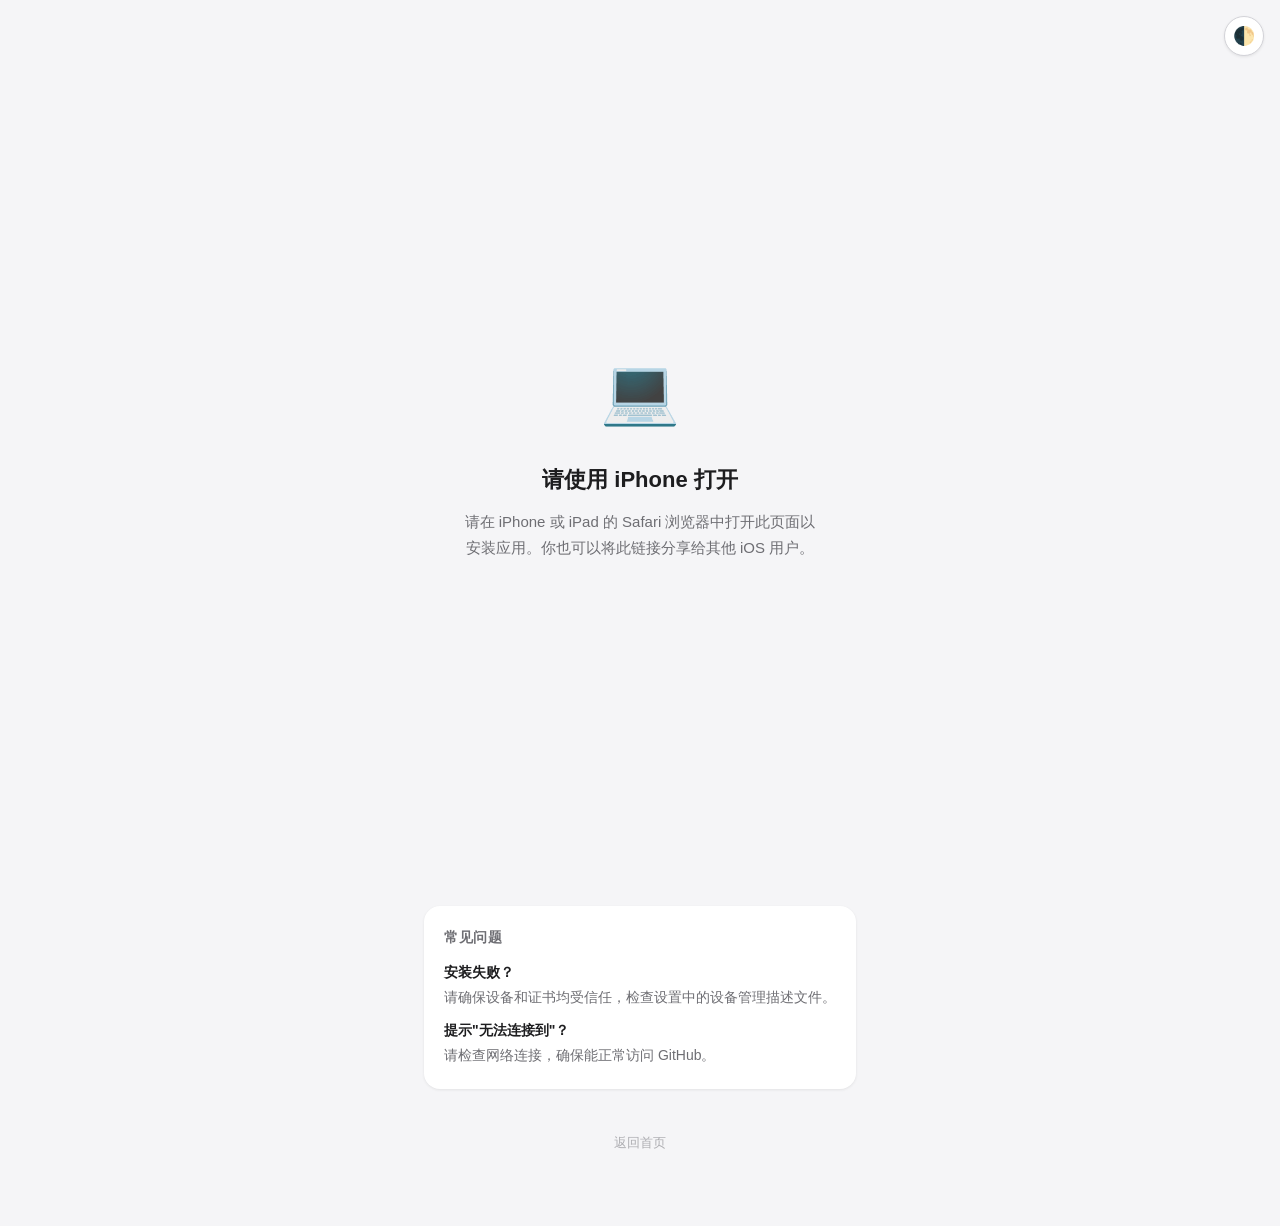
==== docs/install.html @ ac0433ba "init" ====
<!DOCTYPE html>
<html lang="zh-CN" data-theme="auto">
<head>
  <meta charset="UTF-8">
  <meta name="viewport" content="width=device-width, initial-scale=1.0, viewport-fit=cover">
  <meta name="description" content="OTA 安装 iOS 应用">
  <meta name="apple-mobile-web-app-capable" content="yes">
  <meta name="apple-mobile-web-app-status-bar-style" content="default">
  <meta http-equiv="X-UA-Compatible" content="ie=edge">

  <title>安装 - iOS OTA</title>

  <link rel="stylesheet" href="css/app.css">
  <link rel="stylesheet" href="css/dark.css">
  <link rel="stylesheet" href="css/animation.css">

  <link rel="icon" href="data:image/svg+xml,<svg xmlns=%22http://www.w3.org/2000/svg%22 viewBox=%220 0 100 100%22><text y=%22.9em%22 font-size=%2290%22>📲</text></svg>">
</head>
<body>
  <button id="themeToggle" class="theme-toggle" aria-label="切换主题">🌓</button>

  <!-- Unsupported Overlay (hidden by default) -->
  <div id="unsupportedOverlay" style="display:none;position:fixed;inset:0;z-index:50;background:var(--color-bg);display:none;flex-direction:column;align-items:center;justify-content:center;padding:32px;">
    <div style="text-align:center;max-width:360px;">
      <div id="overlayIcon" style="font-size:64px;margin-bottom:20px;">📱</div>
      <h2 id="overlayTitle" style="font-size:22px;font-weight:700;margin-bottom:12px;">请使用 Safari 打开</h2>
      <p id="overlayDesc" style="font-size:15px;color:var(--color-text-secondary);line-height:1.7;"></p>
    </div>
  </div>

  <main class="container">
    <!-- Header -->
    <header class="app-header animate-fade-in">
      <div class="app-icon">
        <div class="app-icon-placeholder">应</div>
      </div>
      <h1 class="app-name" data-app-name>智慧强安</h1>
      <p class="app-version" data-version>v0.0.0</p>
    </header>

    <!-- Version Info -->
    <section class="card animate-fade-in-up delay-1">
      <h2 class="card-title">版本信息</h2>
      <div id="versionInfo">
        <div class="skeleton skeleton-line"></div>
        <div class="skeleton skeleton-line"></div>
      </div>
    </section>

    <!-- Install Area (hidden by default, shown for iOS Safari) -->
    <div id="installArea" style="display:none;">
      <section class="card">
        <div class="install-section">
          <a id="installBtn" class="btn-install" href="#" disabled>
            <span class="spinner"></span>
            <span class="btn-text">立即安装</span>
          </a>
          <p style="margin-top:12px;font-size:13px;color:var(--color-text-tertiary);">安装包将通过 App Store 分发</p>
        </div>
      </section>
    </div>

    <!-- Release Notes -->
    <section class="card animate-fade-in-up delay-4">
      <h2 class="card-title">更新内容</h2>
      <div id="releaseNotes" class="release-notes">
        <div class="skeleton skeleton-line"></div>
        <div class="skeleton skeleton-line"></div>
      </div>
    </section>

    <!-- Instructions -->
    <section class="card animate-fade-in-up delay-5">
      <h2 class="card-title">安装步骤</h2>
      <ol class="instruction-steps">
        <li class="instruction-step">
          点击「立即安装」，弹出提示后点击「<strong>允许</strong>」
        </li>
        <li class="instruction-step">
          安装完成后，前往 <strong>设置 → 通用 → VPN 与设备管理</strong>
        </li>
        <li class="instruction-step">
          找到对应的开发者证书，点击「<strong>信任</strong>」
        </li>
        <li class="instruction-step">
          返回桌面即可打开应用
        </li>
      </ol>
    </section>

    <!-- Troubleshooting -->
    <section class="card animate-fade-in-up delay-6">
      <h2 class="card-title">常见问题</h2>
      <div style="font-size:14px;color:var(--color-text-secondary);line-height:1.8;">
        <p><strong style="color:var(--color-text);">安装失败？</strong></p>
        <p>请确保设备和证书均受信任，检查设置中的设备管理描述文件。</p>
        <p style="margin-top:8px;"><strong style="color:var(--color-text);">提示"无法连接到"？</strong></p>
        <p>请检查网络连接，确保能正常访问 GitHub。</p>
      </div>
    </section>

    <!-- Footer -->
    <footer class="app-footer animate-fade-in delay-6">
      <a href="index.html">返回首页</a>
    </footer>
  </main>

  <script src="js/config.js"></script>
  <script src="js/utils.js"></script>
  <script src="js/browser.js"></script>
  <script src="js/version.js"></script>
  <script src="js/install.js"></script>
</body>
</html>
---- docs/css/app.css ----
/* ============================================
   iOS OTA Distribution - Main Stylesheet
   ============================================ */

:root {
  --color-primary: #007aff;
  --color-primary-hover: #0066d6;
  --color-primary-light: rgba(0, 122, 255, 0.12);
  --color-success: #34c759;
  --color-warning: #ff9500;
  --color-error: #ff3b30;

  --color-bg: #f5f5f7;
  --color-surface: #ffffff;
  --color-surface-secondary: #f2f2f7;
  --color-text: #1d1d1f;
  --color-text-secondary: #6e6e73;
  --color-text-tertiary: #aeaeb2;
  --color-border: #d2d2d7;
  --color-divider: rgba(60, 60, 67, 0.08);

  --radius-sm: 8px;
  --radius-md: 12px;
  --radius-lg: 16px;
  --radius-xl: 20px;
  --radius-full: 9999px;

  --shadow-sm: 0 1px 3px rgba(0, 0, 0, 0.08);
  --shadow-md: 0 4px 12px rgba(0, 0, 0, 0.1);
  --shadow-lg: 0 8px 30px rgba(0, 0, 0, 0.12);

  --font-sans: -apple-system, BlinkMacSystemFont, "SF Pro Display", "SF Pro Text", "Helvetica Neue", Arial, sans-serif;
  --font-mono: "SF Mono", "Menlo", "Monaco", "Consolas", monospace;

  --max-width: 480px;

  --transition-fast: 0.2s ease;
  --transition-normal: 0.35s ease;
}

*,
*::before,
*::after {
  margin: 0;
  padding: 0;
  box-sizing: border-box;
}

html {
  font-size: 16px;
  -webkit-text-size-adjust: 100%;
  -webkit-font-smoothing: antialiased;
  -moz-osx-font-smoothing: grayscale;
}

body {
  font-family: var(--font-sans);
  background-color: var(--color-bg);
  color: var(--color-text);
  line-height: 1.6;
  min-height: 100vh;
  display: flex;
  flex-direction: column;
  align-items: center;
  transition: background-color var(--transition-normal), color var(--transition-normal);
}

.container {
  width: 100%;
  max-width: var(--max-width);
  padding: 24px 20px;
  margin: 0 auto;
}

/* ========== Header ========== */

.app-header {
  text-align: center;
  padding: 40px 0 24px;
}

.app-icon {
  width: 96px;
  height: 96px;
  border-radius: var(--radius-xl);
  background: var(--color-surface);
  box-shadow: var(--shadow-md);
  margin: 0 auto 16px;
  display: flex;
  align-items: center;
  justify-content: center;
  overflow: hidden;
  transition: background-color var(--transition-normal);
}

.app-icon img {
  width: 100%;
  height: 100%;
  object-fit: cover;
}

.app-icon-placeholder {
  width: 100%;
  height: 100%;
  display: flex;
  align-items: center;
  justify-content: center;
  background: linear-gradient(135deg, #007aff, #5856d6);
  color: #fff;
  font-size: 36px;
  font-weight: 700;
}

.app-name {
  font-size: 24px;
  font-weight: 700;
  letter-spacing: -0.02em;
  margin-bottom: 4px;
}

.app-version {
  font-size: 16px;
  color: var(--color-text-secondary);
  font-weight: 400;
}

/* ========== Card ========== */

.card {
  background: var(--color-surface);
  border-radius: var(--radius-lg);
  box-shadow: var(--shadow-sm);
  padding: 20px;
  margin-bottom: 16px;
  transition: background-color var(--transition-normal), box-shadow var(--transition-normal);
}

.card-title {
  font-size: 14px;
  font-weight: 600;
  color: var(--color-text-secondary);
  text-transform: uppercase;
  letter-spacing: 0.05em;
  margin-bottom: 12px;
}

/* ========== Info List ========== */

.info-list {
  list-style: none;
}

.info-item {
  display: flex;
  justify-content: space-between;
  align-items: center;
  padding: 10px 0;
  border-bottom: 1px solid var(--color-divider);
}

.info-item:last-child {
  border-bottom: none;
}

.info-label {
  font-size: 15px;
  color: var(--color-text-secondary);
}

.info-value {
  font-size: 15px;
  font-weight: 500;
  color: var(--color-text);
  text-align: right;
}

/* ========== Release Notes ========== */

.release-notes {
  line-height: 1.8;
}

.release-notes ul {
  list-style: none;
  padding: 0;
}

.release-notes li {
  position: relative;
  padding: 6px 0 6px 24px;
  font-size: 15px;
  color: var(--color-text);
}

.release-notes li::before {
  content: "✓";
  position: absolute;
  left: 0;
  color: var(--color-success);
  font-weight: 600;
}

.release-notes p {
  font-size: 15px;
  color: var(--color-text-secondary);
  margin-bottom: 4px;
}

/* ========== Install Button ========== */

.install-section {
  text-align: center;
  padding: 12px 0;
}

.btn-install {
  display: inline-flex;
  align-items: center;
  justify-content: center;
  gap: 8px;
  width: 100%;
  max-width: 280px;
  padding: 16px 32px;
  background: var(--color-primary);
  color: #fff;
  font-size: 17px;
  font-weight: 600;
  font-family: inherit;
  border: none;
  border-radius: var(--radius-full);
  cursor: pointer;
  transition: background var(--transition-fast), transform var(--transition-fast), opacity var(--transition-fast);
  -webkit-tap-highlight-color: transparent;
  user-select: none;
  text-decoration: none;
}

.btn-install:hover {
  background: var(--color-primary-hover);
}

.btn-install:active {
  transform: scale(0.97);
}

.btn-install:disabled,
.btn-install[disabled] {
  opacity: 0.5;
  cursor: not-allowed;
  transform: none;
  pointer-events: none;
}

.btn-install .spinner {
  display: none;
  width: 20px;
  height: 20px;
  border: 2.5px solid rgba(255, 255, 255, 0.3);
  border-top-color: #fff;
  border-radius: 50%;
  animation: spin 0.7s linear infinite;
}

.btn-install.loading .spinner {
  display: inline-block;
}

.btn-install.loading .btn-text {
  opacity: 0.8;
}

/* ========== Steps / Instructions ========== */

.instruction-steps {
  counter-reset: step;
  list-style: none;
  padding: 0;
}

.instruction-step {
  position: relative;
  padding: 8px 0 8px 36px;
  font-size: 15px;
  color: var(--color-text-secondary);
  line-height: 1.6;
}

.instruction-step::before {
  counter-increment: step;
  content: counter(step);
  position: absolute;
  left: 0;
  top: 8px;
  width: 24px;
  height: 24px;
  background: var(--color-primary-light);
  color: var(--color-primary);
  font-size: 13px;
  font-weight: 600;
  border-radius: 50%;
  display: flex;
  align-items: center;
  justify-content: center;
}

strong {
  font-weight: 600;
  color: var(--color-text);
}

/* ========== Theme Toggle ========== */

.theme-toggle {
  position: fixed;
  top: 16px;
  right: 16px;
  z-index: 100;
  width: 40px;
  height: 40px;
  border-radius: 50%;
  background: var(--color-surface);
  border: 1px solid var(--color-border);
  box-shadow: var(--shadow-sm);
  cursor: pointer;
  display: flex;
  align-items: center;
  justify-content: center;
  font-size: 18px;
  transition: background var(--transition-fast), border-color var(--transition-fast);
  -webkit-tap-highlight-color: transparent;
}

.theme-toggle:hover {
  background: var(--color-surface-secondary);
}

.theme-toggle:active {
  transform: scale(0.92);
}

/* ========== Footer ========== */

.app-footer {
  text-align: center;
  padding: 24px 0 40px;
}

.app-footer a {
  color: var(--color-text-tertiary);
  text-decoration: none;
  font-size: 13px;
  transition: color var(--transition-fast);
}

.app-footer a:hover {
  color: var(--color-primary);
}

/* ========== Loading / Error States ========== */

.skeleton {
  background: linear-gradient(90deg, var(--color-surface-secondary) 25%, var(--color-border) 50%, var(--color-surface-secondary) 75%);
  background-size: 200% 100%;
  animation: shimmer 1.5s ease-in-out infinite;
  border-radius: var(--radius-sm);
}

.skeleton-line {
  height: 16px;
  margin-bottom: 8px;
  width: 100%;
}

.skeleton-line:last-child {
  width: 60%;
}

.error-state {
  text-align: center;
  padding: 20px;
}

.error-state .error-icon {
  font-size: 32px;
  margin-bottom: 8px;
}

.error-state p {
  font-size: 14px;
  color: var(--color-text-secondary);
}

/* ========== Toast ========== */

.toast {
  position: fixed;
  bottom: 32px;
  left: 50%;
  transform: translateX(-50%) translateY(80px);
  background: var(--color-text);
  color: var(--color-bg);
  padding: 12px 24px;
  border-radius: var(--radius-full);
  font-size: 14px;
  font-weight: 500;
  z-index: 200;
  opacity: 0;
  transition: transform var(--transition-normal), opacity var(--transition-normal);
  pointer-events: none;
  white-space: nowrap;
}

.toast.visible {
  opacity: 1;
  transform: translateX(-50%) translateY(0);
}

/* ========== Responsive ========== */

@media (max-width: 480px) {
  .container {
    padding: 16px 16px;
  }

  .app-header {
    padding: 24px 0 20px;
  }

  .app-icon {
    width: 80px;
    height: 80px;
  }

  .app-name {
    font-size: 22px;
  }

  .card {
    padding: 16px;
  }

  .btn-install {
    max-width: 100%;
  }
}

@media (min-width: 768px) {
  .container {
    padding: 32px 24px;
  }
}
---- docs/css/dark.css ----
/* ============================================
   iOS OTA Distribution - Dark Mode
   ============================================ */

[data-theme="dark"] {
  --color-bg: #000000;
  --color-surface: #1c1c1e;
  --color-surface-secondary: #2c2c2e;
  --color-text: #f5f5f7;
  --color-text-secondary: #98989d;
  --color-text-tertiary: #636366;
  --color-border: #38383a;
  --color-divider: rgba(255, 255, 255, 0.08);

  --color-primary-light: rgba(10, 132, 255, 0.2);

  --shadow-sm: 0 1px 3px rgba(0, 0, 0, 0.3);
  --shadow-md: 0 4px 12px rgba(0, 0, 0, 0.4);
  --shadow-lg: 0 8px 30px rgba(0, 0, 0, 0.5);
}

[data-theme="dark"] .skeleton {
  background: linear-gradient(90deg, var(--color-surface-secondary) 25%, var(--color-border) 50%, var(--color-surface-secondary) 75%);
}

[data-theme="dark"] .toast {
  background: var(--color-surface);
  color: var(--color-text);
  border: 1px solid var(--color-border);
}

/* System preference fallback */
@media (prefers-color-scheme: dark) {
  [data-theme="auto"] {
    --color-bg: #000000;
    --color-surface: #1c1c1e;
    --color-surface-secondary: #2c2c2e;
    --color-text: #f5f5f7;
    --color-text-secondary: #98989d;
    --color-text-tertiary: #636366;
    --color-border: #38383a;
    --color-divider: rgba(255, 255, 255, 0.08);

    --color-primary-light: rgba(10, 132, 255, 0.2);

    --shadow-sm: 0 1px 3px rgba(0, 0, 0, 0.3);
    --shadow-md: 0 4px 12px rgba(0, 0, 0, 0.4);
    --shadow-lg: 0 8px 30px rgba(0, 0, 0, 0.5);
  }

  [data-theme="auto"] .skeleton {
    background: linear-gradient(90deg, var(--color-surface-secondary) 25%, var(--color-border) 50%, var(--color-surface-secondary) 75%);
  }

  [data-theme="auto"] .toast {
    background: var(--color-surface);
    color: var(--color-text);
    border: 1px solid var(--color-border);
  }
}
---- docs/css/animation.css ----
/* ============================================
   iOS OTA Distribution - Animations
   ============================================ */

@keyframes fadeIn {
  from {
    opacity: 0;
    transform: translateY(12px);
  }
  to {
    opacity: 1;
    transform: translateY(0);
  }
}

@keyframes fadeInUp {
  from {
    opacity: 0;
    transform: translateY(24px);
  }
  to {
    opacity: 1;
    transform: translateY(0);
  }
}

@keyframes fadeInScale {
  from {
    opacity: 0;
    transform: scale(0.9);
  }
  to {
    opacity: 1;
    transform: scale(1);
  }
}

@keyframes slideUp {
  from {
    opacity: 0;
    transform: translateY(40px);
  }
  to {
    opacity: 1;
    transform: translateY(0);
  }
}

@keyframes pulse {
  0%, 100% {
    transform: scale(1);
  }
  50% {
    transform: scale(1.05);
  }
}

@keyframes shimmer {
  0% {
    background-position: -200% 0;
  }
  100% {
    background-position: 200% 0;
  }
}

@keyframes spin {
  to {
    transform: rotate(360deg);
  }
}

@keyframes checkmark {
  0% {
    transform: scale(0);
    opacity: 0;
  }
  50% {
    transform: scale(1.2);
  }
  100% {
    transform: scale(1);
    opacity: 1;
  }
}

@keyframes float {
  0%, 100% {
    transform: translateY(0);
  }
  50% {
    transform: translateY(-6px);
  }
}

/* ========== Animation Classes ========== */

.animate-fade-in {
  animation: fadeIn 0.6s ease forwards;
}

.animate-fade-in-up {
  animation: fadeInUp 0.6s ease forwards;
}

.animate-fade-in-scale {
  animation: fadeInScale 0.5s ease forwards;
}

.animate-slide-up {
  animation: slideUp 0.5s ease forwards;
}

.animate-pulse {
  animation: pulse 2s ease-in-out infinite;
}

.animate-float {
  animation: float 3s ease-in-out infinite;
}

/* Staggered delays */
.delay-1 { animation-delay: 0.1s; }
.delay-2 { animation-delay: 0.2s; }
.delay-3 { animation-delay: 0.3s; }
.delay-4 { animation-delay: 0.4s; }
.delay-5 { animation-delay: 0.5s; }
.delay-6 { animation-delay: 0.6s; }

/* Elements start invisible, become visible when animated */
[class*="animate-"] {
  opacity: 0;
}
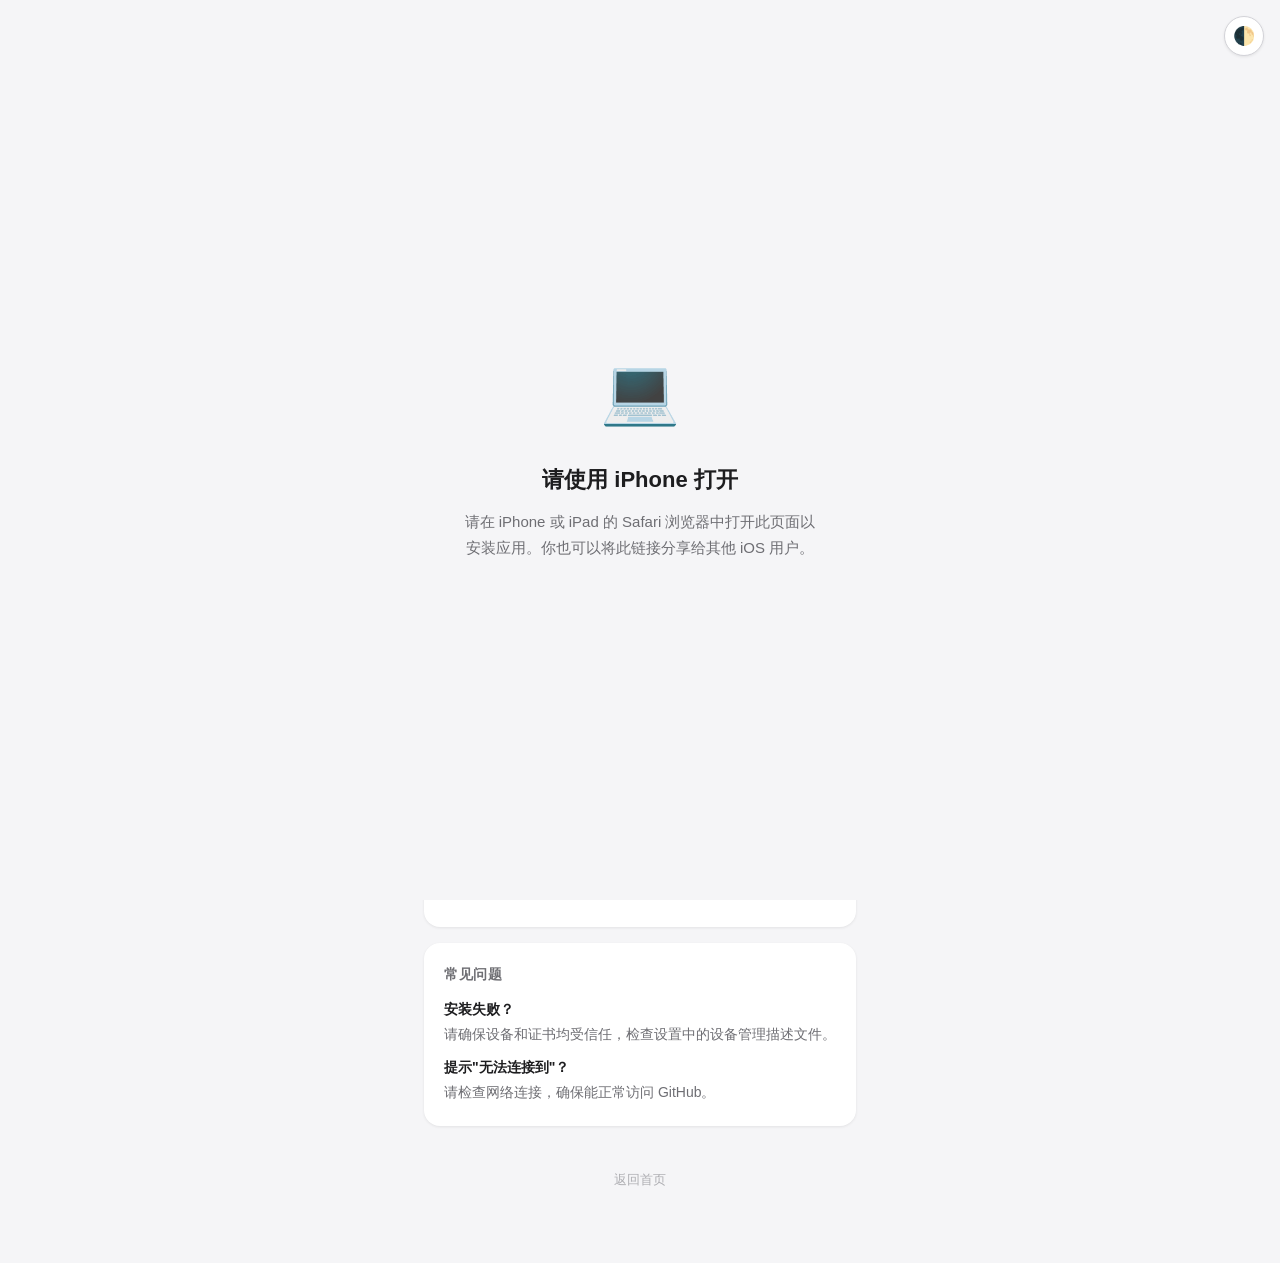
==== commit 25b6cb44: "fix" ====
--- a/docs/install.html
+++ b/docs/install.html
@@ -3,7 +3,7 @@
 <head>
   <meta charset="UTF-8">
   <meta name="viewport" content="width=device-width, initial-scale=1.0, viewport-fit=cover">
-  <meta name="description" content="OTA 安装 iOS 应用">
+  <meta name="description" content="智慧强安 - 汇聚全球一线安全热点资讯，深耕安全生产数字化服务领域">
   <meta name="apple-mobile-web-app-capable" content="yes">
   <meta name="apple-mobile-web-app-status-bar-style" content="default">
   <meta http-equiv="X-UA-Compatible" content="ie=edge">
@@ -35,6 +35,7 @@
         <div class="app-icon-placeholder">应</div>
       </div>
       <h1 class="app-name" data-app-name>智慧强安</h1>
+      <p class="app-desc">汇聚全球一线安全热点资讯，深耕安全生产数字化服务领域</p>
       <p class="app-version" data-version>v0.0.0</p>
     </header>
 
--- a/docs/css/app.css
+++ b/docs/css/app.css
@@ -122,6 +122,14 @@
   font-size: 16px;
   color: var(--color-text-secondary);
   font-weight: 400;
+}
+
+.app-desc {
+  font-size: 14px;
+  color: var(--color-text-secondary);
+  line-height: 1.5;
+  margin: 8px 20px 12px;
+  word-break: break-word;
 }
 
 /* ========== Card ========== */
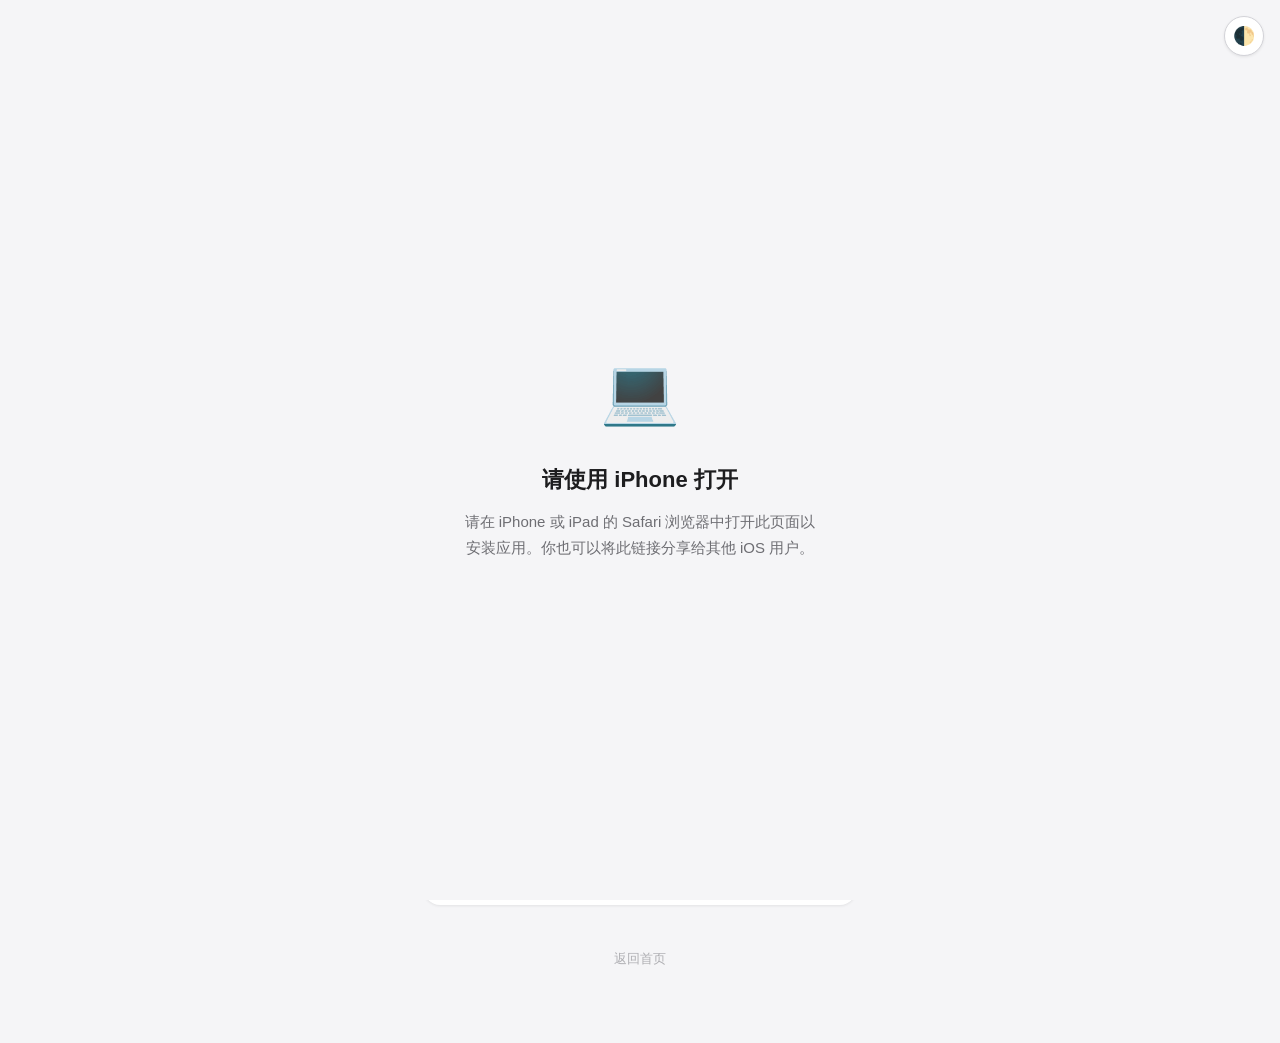
==== commit 9ab8d654: "fix style" ====
--- a/docs/install.html
+++ b/docs/install.html
@@ -35,17 +35,13 @@
         <div class="app-icon-placeholder">应</div>
       </div>
       <h1 class="app-name" data-app-name>智慧强安</h1>
-      <p class="app-desc">汇聚全球一线安全热点资讯，深耕安全生产数字化服务领域</p>
       <p class="app-version" data-version>v0.0.0</p>
     </header>
 
-    <!-- Version Info -->
+    <!-- App Info (Static) -->
     <section class="card animate-fade-in-up delay-1">
-      <h2 class="card-title">版本信息</h2>
-      <div id="versionInfo">
-        <div class="skeleton skeleton-line"></div>
-        <div class="skeleton skeleton-line"></div>
-      </div>
+      <h2 class="card-title">应用信息</h2>
+      <p style="font-size:15px;color:var(--color-text-secondary);line-height:1.7;">汇聚全球一线安全热点资讯，深耕安全生产数字化服务领域</p>
     </section>
 
     <!-- Install Area (hidden by default, shown for iOS Safari) -->
@@ -95,8 +91,6 @@
       <div style="font-size:14px;color:var(--color-text-secondary);line-height:1.8;">
         <p><strong style="color:var(--color-text);">安装失败？</strong></p>
         <p>请确保设备和证书均受信任，检查设置中的设备管理描述文件。</p>
-        <p style="margin-top:8px;"><strong style="color:var(--color-text);">提示"无法连接到"？</strong></p>
-        <p>请检查网络连接，确保能正常访问 GitHub。</p>
       </div>
     </section>
 
--- a/docs/css/app.css
+++ b/docs/css/app.css
@@ -124,13 +124,6 @@
   font-weight: 400;
 }
 
-.app-desc {
-  font-size: 14px;
-  color: var(--color-text-secondary);
-  line-height: 1.5;
-  margin: 8px 20px 12px;
-  word-break: break-word;
-}
 
 /* ========== Card ========== */
 
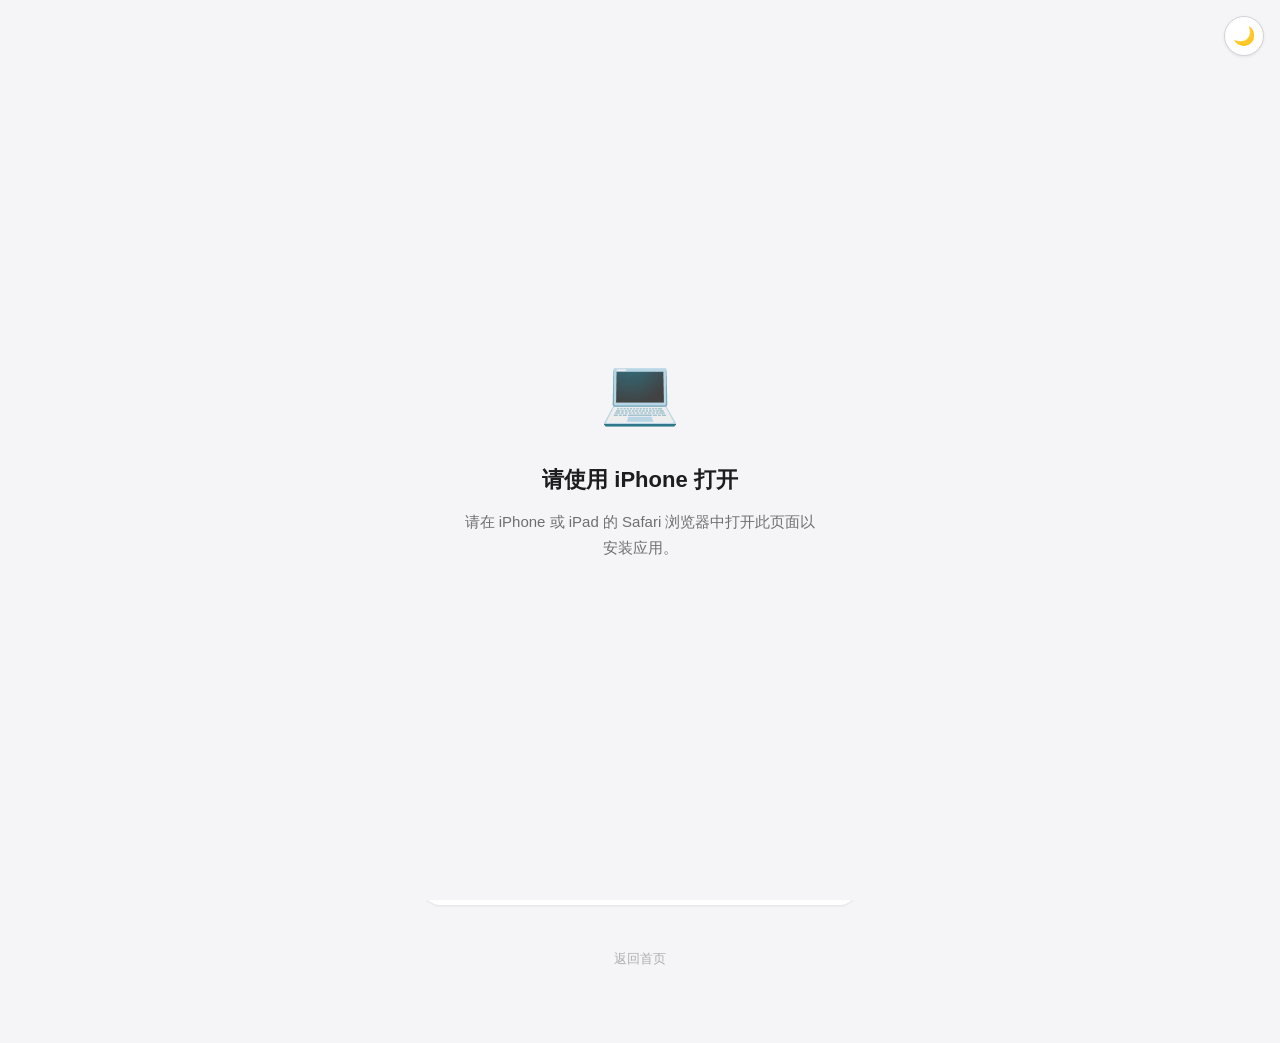
==== commit 189b5ada: "fix style" ====
--- a/docs/install.html
+++ b/docs/install.html
@@ -44,18 +44,11 @@
       <p style="font-size:15px;color:var(--color-text-secondary);line-height:1.7;">汇聚全球一线安全热点资讯，深耕安全生产数字化服务领域</p>
     </section>
 
-    <!-- Install Area (hidden by default, shown for iOS Safari) -->
-    <div id="installArea" style="display:none;">
-      <section class="card">
-        <div class="install-section">
-          <a id="installBtn" class="btn-install" href="#" disabled>
-            <span class="spinner"></span>
-            <span class="btn-text">立即安装</span>
-          </a>
-          <p style="margin-top:12px;font-size:13px;color:var(--color-text-tertiary);">安装包将通过 App Store 分发</p>
-        </div>
-      </section>
-    </div>
+    <!-- Install Button -->
+    <a id="installBtn" class="btn-install" href="#" disabled style="display:flex;margin:8px auto 16px;">
+      <span class="spinner"></span>
+      <span class="btn-text">立即安装</span>
+    </a>
 
     <!-- Release Notes -->
     <section class="card animate-fade-in-up delay-4">
